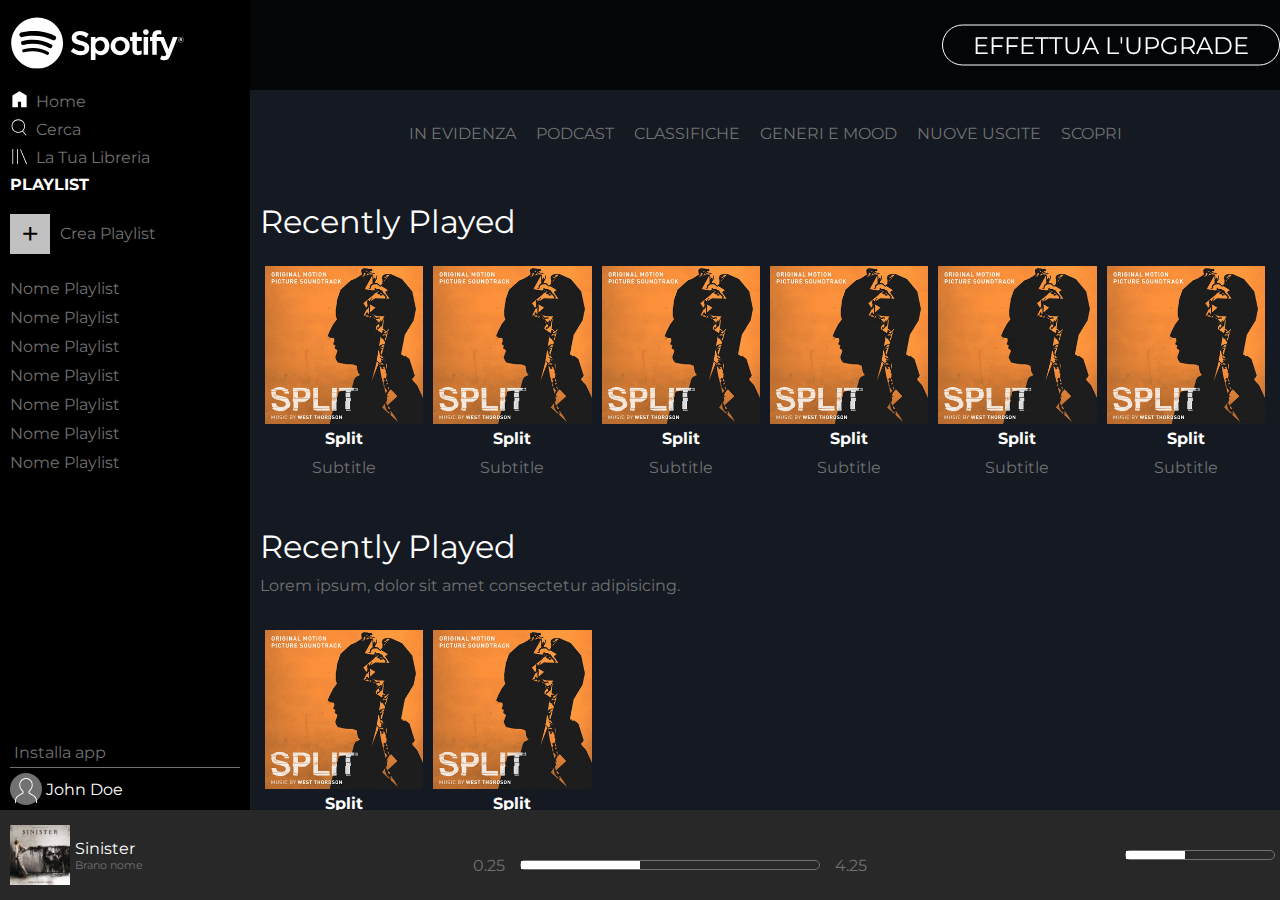
==== index.html @ aeca5915 "right-content > main-nav: added underline and adjusted media queries" ====
<!DOCTYPE html>
<html lang="en">
  <head>
    <meta charset="UTF-8" />
    <meta name="viewport" content="width=device-width, initial-scale=1.0" />
    <link rel="stylesheet" href="css/style.css" />
    <!-- style -->
    <link rel="preconnect" href="https://fonts.googleapis.com" />
    <link rel="preconnect" href="https://fonts.gstatic.com" crossorigin />
    <link
      href="https://fonts.googleapis.com/css2?family=Fredoka:wght@700&family=Inclusive+Sans&family=Montserrat:wght@500&family=Noto+Sans+Symbols:wght@400;600&family=Oswald:wght@200&family=PT+Sans:wght@400;700&family=Space+Grotesk:wght@700&display=swap"
      rel="stylesheet"
    />
    <link
      rel="stylesheet"
      href="https://cdnjs.cloudflare.com/ajax/libs/font-awesome/6.4.2/css/all.min.css"
      integrity="sha512-z3gLpd7yknf1YoNbCzqRKc4qyor8gaKU1qmn+CShxbuBusANI9QpRohGBreCFkKxLhei6S9CQXFEbbKuqLg0DA=="
      crossorigin="anonymous"
      referrerpolicy="no-referrer"
    />
    <title>Spotify Web</title>
  </head>
  <body>
    <div id="topbar" class="fixed bar-index flex fl-row">
      <div id="upgrade-button" class="btn vertical-centered">
        EFFETTUA L'UPGRADE
      </div>
    </div>
    <div id="content" class="flex fl-row">
      <div id="sidebar" class="flex fl-column justify-between">
        <div class="side-section">
          <div id="logo">
            <div id="logo-small" class="mobile-visible-inline-block">
              <div class="svg-container">
                <img src="img/logo-small.svg" alt="logo small" />
              </div>
            </div>
            <div class="svg-container bar-mar mobile-hidden">
              <img src="img/logo.svg" alt="Spotify" />
            </div>
          </div>
          <div id="side-menu" class="bar-mar">
            <div class="side-choise flex fl-row align-center">
              <div class="svg-container">
                <img src="img/home.svg" alt="home" />
              </div>
              <div class="side-choise-wrapper mobile-hidden">Home</div>
            </div>
            <div class="side-choise flex fl-row align-center">
              <div class="svg-container">
                <img src="img/search.svg" alt="home" />
              </div>
              <div class="side-choise-wrapper mobile-hidden">Cerca</div>
            </div>
            <div class="side-choise flex fl-row align-center">
              <div class="svg-container">
                <img src="img/libreria.svg" alt="home" />
              </div>
              <div class="side-choise-wrapper mobile-hidden">
                La Tua Libreria
              </div>
            </div>
          </div>
          <div id="side-playlist " class="bar-mar mobile-hidden">
            <h4 id="side-playlist-title">PLAYLIST</h4>
            <div id="side-playlist-create" class="flex fl-row align-center">
              <div id="plus">+</div>
              Crea Playlist
            </div>
            <ul id="side-playlist-list">
              <li class="side-playlist-items">Nome Playlist</li>
              <li class="side-playlist-items">Nome Playlist</li>
              <li class="side-playlist-items">Nome Playlist</li>
              <li class="side-playlist-items">Nome Playlist</li>
              <li class="side-playlist-items">Nome Playlist</li>
              <li class="side-playlist-items">Nome Playlist</li>
              <li class="side-playlist-items">Nome Playlist</li>
            </ul>
          </div>
        </div>
        <div class="side-section bar-mar">
          <div id="side-installer" class="flex fl-row">
            <i class="fa-regular fa-circle-down"></i>
            <div class="mobile-hidden">&nbsp;Installa app</div>
          </div>
          <div id="side-user" class="flex fl-row align-center">
            <div class="svg-container">
              <img src="img/profile.svg" alt="profile" />
            </div>
            <div class="mobile-hidden">&nbsp;John Doe</div>
          </div>
        </div>
      </div>
      <div id="right-content" class="">
        <div id="main-nav" class="flex fl-row justify-center no-wrap">
          <div
            class="main-nav-choise flex fl-column justify-start align-center"
          >
            <a href="#" class="txt-wrap">IN EVIDENZA</a>
            <div class="nav-choise-highlight"></div>
          </div>
          <div
            class="main-nav-choise flex fl-column justify-start align-center"
          >
            <a href="#" class="txt-wrap">PODCAST</a>
            <div class="nav-choise-highlight"></div>
          </div>
          <div
            class="main-nav-choise flex fl-column justify-start align-center"
          >
            <a href="#" class="txt-wrap">CLASSIFICHE</a>
            <div class="nav-choise-highlight"></div>
          </div>
          <div
            class="main-nav-choise flex fl-column justify-start align-center"
          >
            <a href="#" class="txt-wrap">GENERI E MOOD</a>
            <div class="nav-choise-highlight"></div>
          </div>
          <div
            class="main-nav-choise flex fl-column justify-start align-center"
          >
            <a href="#" class="txt-wrap">NUOVE USCITE</a>
            <div class="nav-choise-highlight"></div>
          </div>
          <div
            class="main-nav-choise flex fl-column justify-start align-center"
          >
            <a href="#" class="txt-wrap">SCOPRI</a>
            <div class="nav-choise-highlight"></div>
          </div>
        </div>
        <div class="main-section">
          <div class="main-section-title">Recently Played</div>
          <div class="main-section-content flex fl-row justify-start">
            <div class="album">
              <div class="img-container relative">
                <!-- overlay jjjjjjjjjj -->
                <div class="album-overlay">
                  <div class="album-overlay-content">
                    <i class="fa-solid fa-play-circle"></i>
                  </div>
                </div>
                <img src="img/split.jpeg" alt="split" />
              </div>
              <div class="album-description txt-centered">
                <h4 class="album-title">Split</h4>
                <div class="album-author">Subtitle</div>
              </div>
            </div>
            <div class="album">
              <div class="img-container">
                <img src="img/split.jpeg" alt="split" />
              </div>
              <div class="album-description txt-centered">
                <h4 class="album-title">Split</h4>
                <div class="album-author">Subtitle</div>
              </div>
            </div>
            <div class="album">
              <div class="img-container">
                <img src="img/split.jpeg" alt="split" />
              </div>
              <div class="album-description txt-centered">
                <h4 class="album-title">Split</h4>
                <div class="album-author">Subtitle</div>
              </div>
            </div>
            <div class="album">
              <div class="img-container">
                <img src="img/split.jpeg" alt="split" />
              </div>
              <div class="album-description txt-centered">
                <h4 class="album-title">Split</h4>
                <div class="album-author">Subtitle</div>
              </div>
            </div>
            <div class="album">
              <div class="img-container">
                <img src="img/split.jpeg" alt="split" />
              </div>
              <div class="album-description txt-centered">
                <h4 class="album-title">Split</h4>
                <div class="album-author">Subtitle</div>
              </div>
            </div>
            <div class="album">
              <div class="img-container">
                <img src="img/split.jpeg" alt="split" />
              </div>
              <div class="album-description txt-centered">
                <h4 class="album-title">Split</h4>
                <div class="album-author">Subtitle</div>
              </div>
            </div>
          </div>
          <!-- second section -->
          <div class="main-section-title">
            Recently Played
            <div class="main-section-subtitle">
              Lorem ipsum, dolor sit amet consectetur adipisicing.
            </div>
          </div>
          <div class="main-section-content flex fl-row justify-start">
            <div class="album">
              <div class="img-container">
                <img src="img/split.jpeg" alt="split" />
              </div>
              <div class="album-description txt-centered">
                <h4 class="album-title">Split</h4>
                <div class="album-author">Subtitle</div>
              </div>
            </div>
            <div class="album">
              <div class="img-container">
                <img src="img/split.jpeg" alt="split" />
              </div>
              <div class="album-description txt-centered">
                <h4 class="album-title">Split</h4>
                <div class="album-author">Subtitle</div>
              </div>
            </div>
          </div>
          <!-- third section -->
          <div class="main-section-title">
            Recently Played
            <div class="main-section-subtitle">
              Lorem ipsum, dolor sit amet consectetur adipisicing.
            </div>
          </div>
          <div class="main-section-content flex fl-row justify-start">
            <div class="album">
              <div class="img-container circle">
                <img src="img/split.jpeg" alt="split" />
              </div>
              <div class="album-description txt-centered">
                <h4 class="album-title">Split</h4>
                <div class="album-author">Subtitle</div>
              </div>
            </div>
            <div class="album">
              <div class="img-container circle">
                <img src="img/split.jpeg" alt="split" />
              </div>
              <div class="album-description txt-centered">
                <h4 class="album-title">Split</h4>
                <div class="album-author">Subtitle</div>
              </div>
            </div>
          </div>
        </div>
      </div>
    </div>
    <div
      id="playbar"
      class="fixed bar-index flex fl-row justify-between no-wrap align-center"
    >
      <div id="play-album" class="flex flex-row justify-start align-center">
        <div id="playing-img" class="img-container">
          <img src="img/sinister.jpeg" alt="sinister" />
        </div>
        <div id="playing-description">
          <div id="playing-title" class="play-mar">Sinister</div>
          <div id="playing-author" class="play-mar">Brano nome</div>
        </div>
        <div id="playing-svg" class="flex">
          <div class="svg-container">
            <i class="fa-regular fa-heart"></i>
          </div>
          <div class="svg-container">
            <i class="fa-regular fa-folder"></i>
          </div>
        </div>
      </div>

      <div id="play-console" class="flex fl-column justify-center align-center">
        <div id="console-top" class="flex fl-row justify-center">
          <i class="fa-solid fa-shuffle"></i>
          <i class="fa-solid fa-backward-step"></i>
          <i class="fa-regular fa-circle-play"></i>
          <i class="fa-solid fa-forward-step"></i>
          <i class="fa-solid fa-arrow-rotate-right"></i>
        </div>
        <div
          id="console-bottom"
          class="flex fl-row justify-between align-center"
        >
          <div class="console-time">0.25</div>
          <div id="progress-time" class="progress-bar">
            <div class="progress-filler"></div>
          </div>
          <div class="console-time">4.25</div>
        </div>
      </div>

      <div
        id="playbar-setting"
        class="flex fl-row align-center justify-between"
      >
        <i class="fa-solid fa-list-ul"></i>
        <i class="fa-solid fa-desktop"></i>
        <i class="fa-solid fa-volume-high"></i>
        <div id="progress-volume" class="progress-bar">
          <div class="progress-filler"></div>
        </div>
      </div>
    </div>
  </body>
</html>
---- css/style.css ----
*{
    margin: 0;
    padding: 0;
    box-sizing: border-box;
}

:root {
	--color-dark-color: #141922;
	--color-dark-grey: #282828;
	--color-black: #000000;
	--color-white: #FFFFFF;
	--color-grey: #717171;
	--color-light-grey: #C1C1C1;
	--color-highlight: #ADFF2F;

    --topbar-height: 90px;
    --playbar-height: 90px;
    --side-width: 250px;
}

body{
    font-family: 'Montserrat', sans-serif;
}

/* utilities */



.debug{
    border: 1px solid black;
    background-color: red;
}

a{
    color: var(--color-grey);
    text-decoration: none;
    height: 2.5EM;
}

.txt-wrap{
    text-wrap: nowrap;
}

.relative{
    position: relative;
}

.fixed{
    position: fixed;

}

.flex{
    display: flex;
}

.fl-row{
    flex-direction: row;
    
}

.fl-column{
    flex-direction: column;
    
}

.justify-between{
    justify-content: space-between;
}

.justify-center{
    justify-content: center;
}

.justify-start{
    justify-content: flex-start;
}

.align-center{
    align-items: center;
}

.no-wrap{
    flex-wrap: nowrap;
}

.bar-index{
    z-index: 1000;
}

.bar-mar{
    margin-left: 10px;
    margin-right: 10px;
}
.play-mar{
    margin-left: 5px;
    margin-right: 20px;
}

.btn{
    color: var(--color-white);
}

.vertical-centered{
    position: absolute;
    top: 50%;
    transform: translate(0, -50%);
}

.txt-centered{
    text-align: center;
}
    /* circled images */
.circle {
    
    border-radius: 50%; 
    overflow: hidden; 
}


.circle img {
    width: 100%;
    height: 100%;
    object-fit: cover; 
}


.mobile-visible-inline-block{
    display: none;
}

/* code */

#topbar{
    width: calc(100% - var(--side-width));
    height: var(--topbar-height);

    top: 0;
    left: var(--side-width);
    
    background-color: rgba(0, 0, 0, 0.8);
    flex-direction: row-reverse;
}

#playbar{
    width: 100%;
    height: var(--playbar-height);
    
    bottom: 0;
    left: 0;
    color: var(--color-grey);
    background-color: var(--color-dark-grey);
}

#sidebar{
    width: var(--side-width);
    height: calc(100vh - var(--playbar-height));

    background-color: var(--color-black);
    color: var(--color-grey);
    overflow-y: auto;
}

#right-content{
    width: calc(100% - var(--side-width));
    height: calc(100vh - var(--playbar-height));
    padding-top: var(--topbar-height);
    
    background-color: var(--color-dark-color);
    overflow-y: scroll;
}

/* sidebar */
#logo{
    width: auto;
    height: var(--topbar-height);
    position: relative;
}

#logo-small{
    width: 20px;
    margin: calc(var(--topbar-height) / 2 - 10px) 10px;
}

#logo > .svg-container{
    width: 70%;
    height: auto;
    /* centered */
    position: absolute;
    top: 50%;
    transform: translate(0, -50%);
}

#side-playlist-title{
    color: var(--color-white);
    font-style: bold;
}

.side-choise{
    padding-bottom: 5px;
}

#side-menu .svg-container > img{
    height: 1.2em;
    padding-right: 7px;
}


#side-playlist{
    padding-top: 20px;
}

#side-playlist-create{
    margin: 20px 0;
}

#plus{
    font-size: 2em;
    color: var(--color-black);
    background-color: var(--color-light-grey);

    width: 40px;
    height: 40px;

    /* centering */
    line-height: 40px;
    text-align: center;
    margin-right: 10px;
}

.side-playlist-items{
    padding: 5px 0;
}

#side-installer{
    padding-bottom: 5px;
    border-bottom: 1px solid var(--color-grey);
}

#side-user{
    padding: 5px 0;
    color: var(--color-white);
    font-style: bold;
}

#side-user .svg-container{
    width: 2em;
    height: 2em;
    padding: 5px;
    border-radius: 50%;
    background-color: var(--color-grey);
}

/* topbar */

#upgrade-button{
    max-width: 50%;
    font-size: 1.5em;
    padding: 5px 30px;
    justify-self: end;
    border: 1px solid var(--color-white);
    border-radius: 2em;
}

/* right-content */

#main-nav{
    max-width: 100%;
    padding-top: 20px;
    color: var(--color-grey);
}

.main-nav-choise{
    line-height: 3em;
    padding: 0 10px;
}

.nav-choise-highlight{
    opacity: 0;

    background-color: var(--color-highlight);

    height: 2px;
    width: 30px;

    
}

.main-nav-choise:hover .nav-choise-highlight{
    transition: cubic-bezier(0.075, 0.82, 0.165, 1);
    transition-duration: 1s;
    opacity: 1;
}

.main-section{
    padding: 10px;
    color: var(--color-white);
}

.main-section-title{
    text-decoration: bold;
    margin-top: 40px;
    margin-bottom: 20px;
    font-size: 2em;
}

.main-section-subtitle{
    padding: 10px 0;
    /* half father dimensions */
    font-size: 0.5em;
    color: var(--color-grey);
}

.progress-bar{
    
    height: 10px;
    border-radius: 5px;
    border: 1px solid var(--color-grey);
    
    
}

.progress-filler{
    width: 40%;
    height: 100%;
    background-color: var(--color-white);
    overflow: hidden;
}

/* cards (album) */
.album{
    width: calc(100% / 6);
    padding: 5px;
}

.album-overlay{
    opacity: 0;
    z-index: 500;
    background-color: rgba(0, 0, 0, 0.5);
    width: 100%;
    height: 100%;
    position: absolute;
    
}

.album-overlay-content{
    position: absolute;
    display: inline-block;
    top: 50%;
    left: 50%;
    width: 2em;
    transform: translate(-50%, -50%);
}

.album:hover .album-overlay{
    transition: cubic-bezier(0.075, 0.82, 0.165, 1);
    transition-duration: 1.5s;
    opacity: 1;
}

.album-overlay-content > i{
    font-size: 2em;
    color: var(--color-white);
}

.album-description{
    padding: 5px;
}

.album-title{
    font-weight: bolder;
    margin-bottom: 10px;
}

.album-author{
    color: var(--color-grey);
}

.album img{
    display: block;
}

.img-container {
    width: 100%;
}


img{
    
    width: 100%;
    height: auto;
}

/* playbar */
#play-album{
    width: var(--side-width);
    padding: 0 10px ;
}

#playing-img{
    width: calc(var(--playbar-height) / 1.5);
    height: calc(var(--playbar-height) / 1.5);

}

#playing-title{
    color: var(--color-white);
}

#playing-author{
    font-size: 0.7em;
}

#playing-svg{
    
    flex-direction: row;
}

#playing-svg .svg-container{
    padding-right: 10px;
}

i{
    color: var(--color-grey);
}



#console-top i{
    padding: 10px;
    color: var(--color-white);
    font-size: 1.2em;
}

.console-time{
    padding: 0 15px;
}


#progress-time{
    width: 300px;
}

#playbar-settings{
    width: var(--side-width);
}

#playbar-setting i{
    color: var(--color-white);
    padding: 0 5px;
}

#progress-volume{
    width: 150px;
    margin: 0 5px;
}





@media screen and (max-width: 1100px){
    #main-nav{
        flex-wrap: wrap;
    }

    
}






@media screen and (max-width: 768px){
    
    .main-section-content{
        flex-wrap: wrap;
    }
    .no-wrap{
        flex-wrap: wrap;
    }
    
    .album{
        min-width: calc(100% / 4);
    }
    
    
}

@media screen and (max-width: 576px) {
    :root{
        --side-width: 50px;
    }

    .mobile-hidden{
        display: none;
    }

    .fa-circle-down{
        transform: translate(calc(50% - 2px), 0);
    }

    .mobile-visible-inline-block{
        display: inline-block;
    }

    .album{
        min-width: calc(100% / 2);
    }
    
}
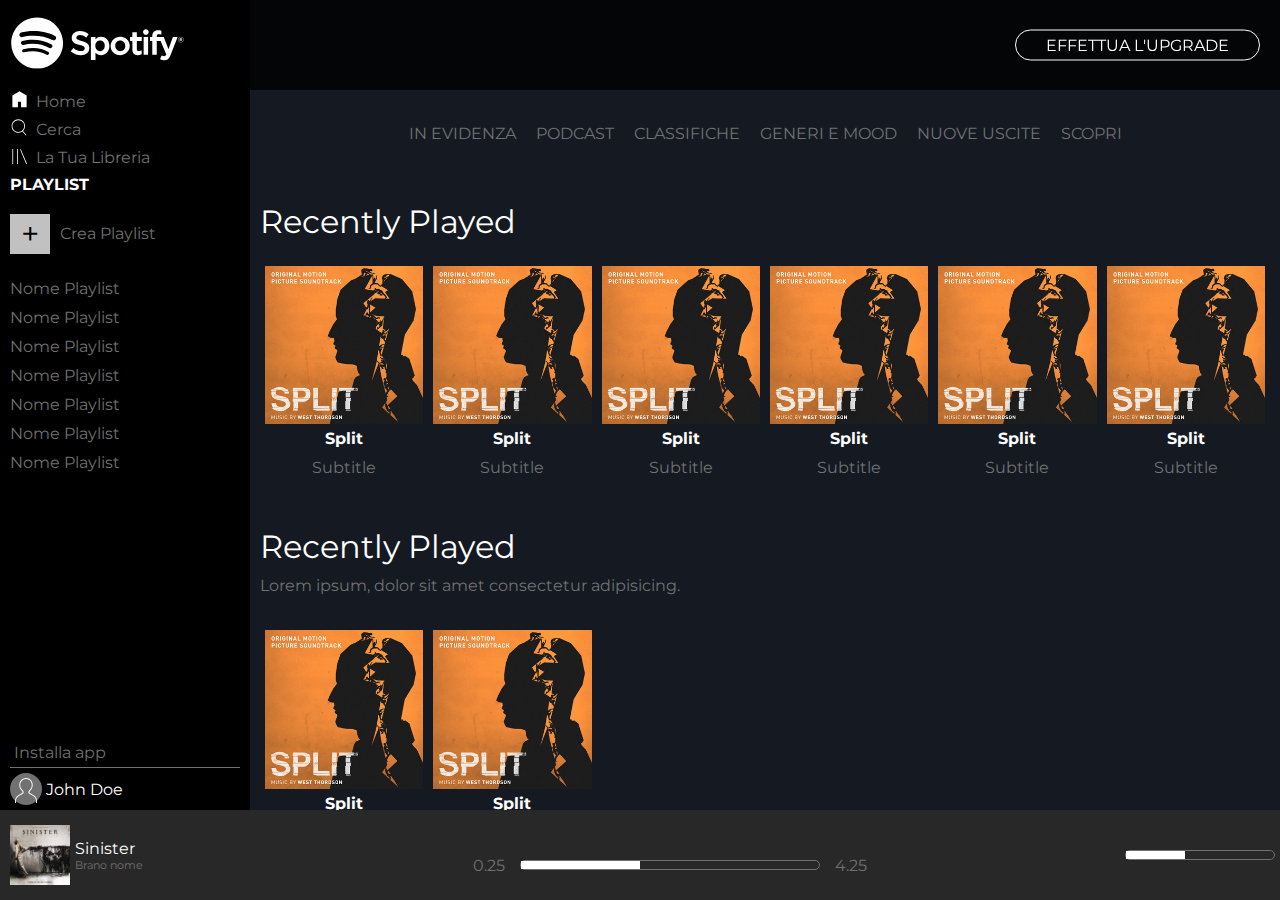
==== commit c34823ea: "fixed top-btn queries" ====
--- a/index.html
+++ b/index.html
@@ -22,7 +22,7 @@
   </head>
   <body>
     <div id="topbar" class="fixed bar-index flex fl-row">
-      <div id="upgrade-button" class="btn vertical-centered">
+      <div id="upgrade-button" class="btn vertical-centered txt-wrap">
         EFFETTUA L'UPGRADE
       </div>
     </div>
--- a/css/style.css
+++ b/css/style.css
@@ -179,7 +179,8 @@
 
 #logo-small{
     width: 20px;
-    margin: calc(var(--topbar-height) / 2 - 10px) 10px;
+    margin:  10px;
+    padding-bottom: 20px;
 }
 
 #logo > .svg-container{
@@ -254,12 +255,13 @@
 /* topbar */
 
 #upgrade-button{
-    max-width: 50%;
-    font-size: 1.5em;
+    max-width: 75%;
+    font-size: auto;
     padding: 5px 30px;
     justify-self: end;
     border: 1px solid var(--color-white);
     border-radius: 2em;
+    margin-right: 20px;
 }
 
 /* right-content */
@@ -463,17 +465,21 @@
     #main-nav{
         flex-wrap: wrap;
     }
-
-    
-}
-
-
-
-
+    #play-album, #play-console, #playbar-setting{
+        max-width: 33%;
+        flex-shrink: 2;
+    }
+    
+}
 
 
 @media screen and (max-width: 768px){
-    
+    #playbar{
+        flex-wrap: nowrap;
+    }
+    #playing-svg{
+        flex-direction: column;
+    }
     .main-section-content{
         flex-wrap: wrap;
     }
@@ -497,6 +503,9 @@
         display: none;
     }
 
+    #logo{
+        height: 40px;
+    }
     .fa-circle-down{
         transform: translate(calc(50% - 2px), 0);
     }
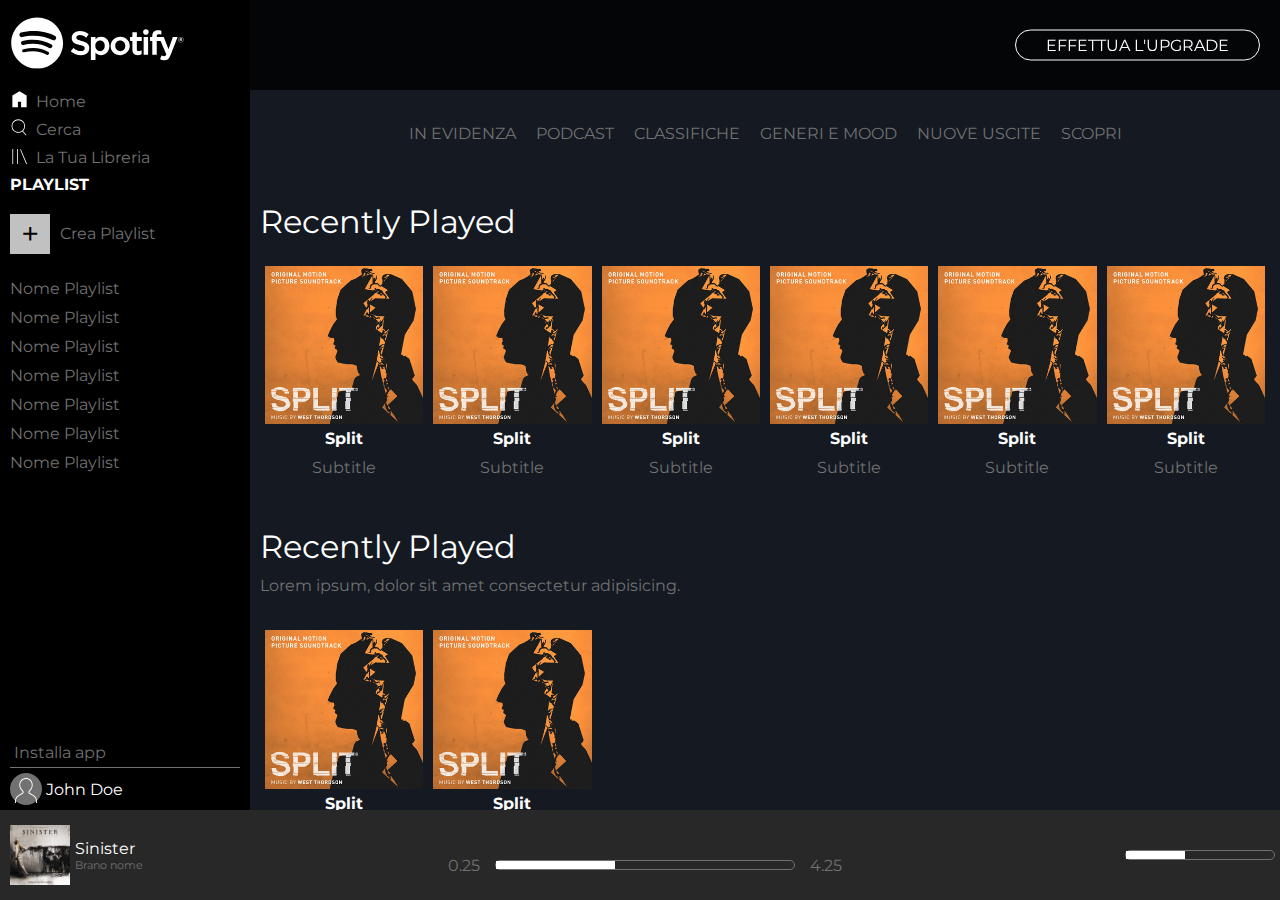
==== commit 9babdb2c: "fixed footbar queries" ====
--- a/index.html
+++ b/index.html
@@ -295,7 +295,7 @@
 
       <div
         id="playbar-setting"
-        class="flex fl-row align-center justify-between"
+        class="flex fl-row align-center justify-between mobile-hidden"
       >
         <i class="fa-solid fa-list-ul"></i>
         <i class="fa-solid fa-desktop"></i>
--- a/css/style.css
+++ b/css/style.css
@@ -395,7 +395,7 @@
 
 /* playbar */
 #play-album{
-    width: var(--side-width);
+    min-width: 200px;
     padding: 0 10px ;
 }
 
@@ -434,6 +434,10 @@
     font-size: 1.2em;
 }
 
+#console-bottom, #console-top{
+    max-width: 100%;
+}
+
 .console-time{
     padding: 0 15px;
 }
@@ -517,5 +521,13 @@
     .album{
         min-width: calc(100% / 2);
     }
+
+    #play-console{
+        min-width: calc(100% - 200px);
+        padding-right: 10px;
+    }
+    #console-bottom{
+        max-width: 100%;
+    }
     
 }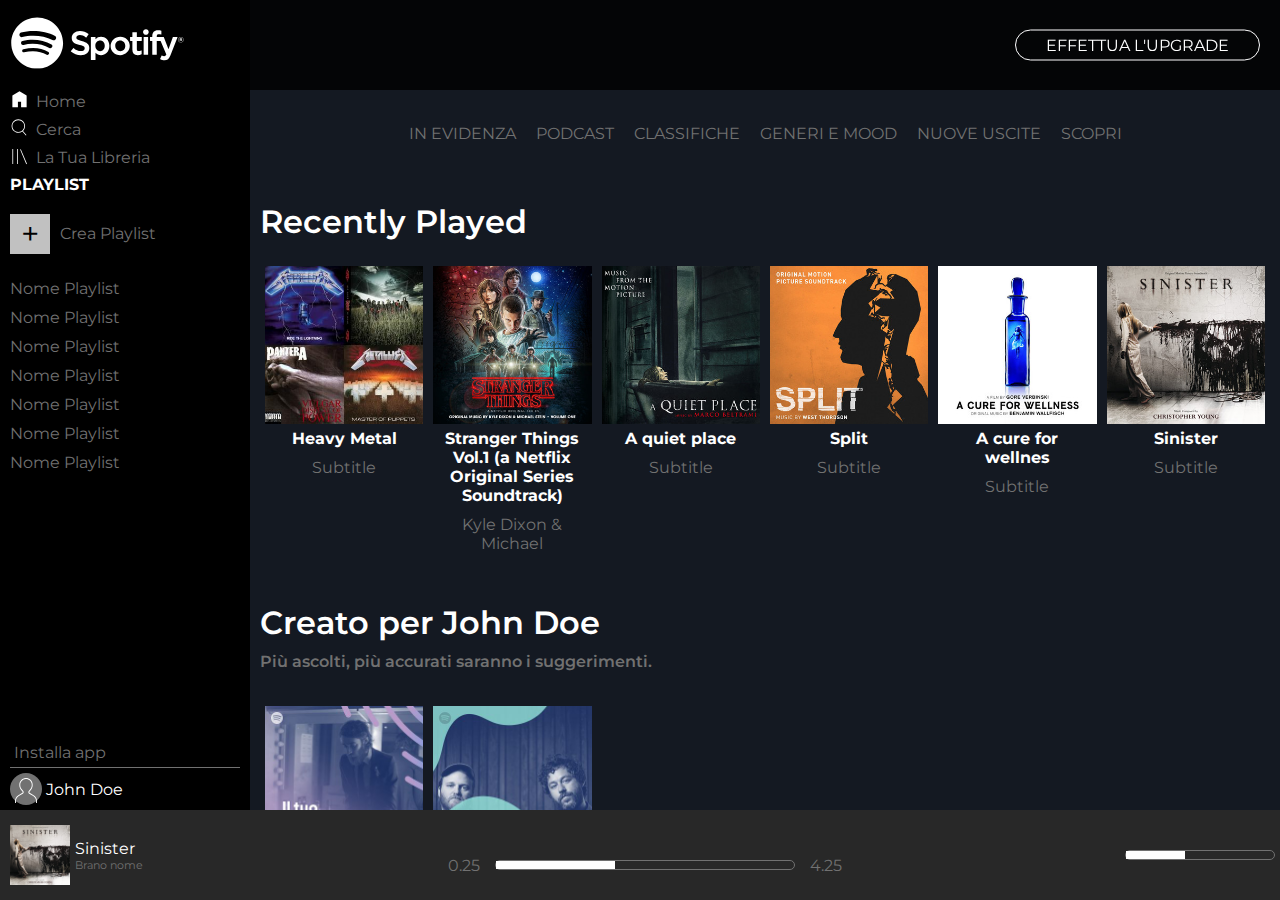
==== commit d8cabffb: "inserted correct album photos and hover" ====
--- a/index.html
+++ b/index.html
@@ -134,8 +134,55 @@
           <div class="main-section-title">Recently Played</div>
           <div class="main-section-content flex fl-row justify-start">
             <div class="album">
-              <div class="img-container relative">
-                <!-- overlay jjjjjjjjjj -->
+              <!-- 1 -->
+              <div class="img-container relative">
+                <div class="album-overlay">
+                  <div class="album-overlay-content">
+                    <i class="fa-solid fa-play-circle"></i>
+                  </div>
+                </div>
+                <img src="img/metal_lifting.jpg" alt="metal" />
+              </div>
+              <div class="album-description txt-centered">
+                <h4 class="album-title">Heavy Metal</h4>
+                <div class="album-author">Subtitle</div>
+              </div>
+            </div>
+            <!-- 2 -->
+            <div class="album">
+              <div class="img-container relative">
+                <div class="album-overlay">
+                  <div class="album-overlay-content">
+                    <i class="fa-solid fa-play-circle"></i>
+                  </div>
+                </div>
+                <img src="img/stranger.jpeg" alt="stranger" />
+              </div>
+              <div class="album-description txt-centered">
+                <h4 class="album-title">
+                  Stranger Things Vol.1 (a Netflix Original Series Soundtrack)
+                </h4>
+                <div class="album-author">Kyle Dixon & Michael</div>
+              </div>
+            </div>
+            <!-- 3 -->
+            <div class="album">
+              <div class="img-container relative">
+                <div class="album-overlay">
+                  <div class="album-overlay-content">
+                    <i class="fa-solid fa-play-circle"></i>
+                  </div>
+                </div>
+                <img src="img/aquietplace.jpeg" alt="quiet place" />
+              </div>
+              <div class="album-description txt-centered">
+                <h4 class="album-title">A quiet place</h4>
+                <div class="album-author">Subtitle</div>
+              </div>
+            </div>
+            <!-- 4 -->
+            <div class="album">
+              <div class="img-container relative">
                 <div class="album-overlay">
                   <div class="album-overlay-content">
                     <i class="fa-solid fa-play-circle"></i>
@@ -148,103 +195,112 @@
                 <div class="album-author">Subtitle</div>
               </div>
             </div>
-            <div class="album">
-              <div class="img-container">
-                <img src="img/split.jpeg" alt="split" />
-              </div>
-              <div class="album-description txt-centered">
-                <h4 class="album-title">Split</h4>
-                <div class="album-author">Subtitle</div>
-              </div>
-            </div>
-            <div class="album">
-              <div class="img-container">
-                <img src="img/split.jpeg" alt="split" />
-              </div>
-              <div class="album-description txt-centered">
-                <h4 class="album-title">Split</h4>
-                <div class="album-author">Subtitle</div>
-              </div>
-            </div>
-            <div class="album">
-              <div class="img-container">
-                <img src="img/split.jpeg" alt="split" />
-              </div>
-              <div class="album-description txt-centered">
-                <h4 class="album-title">Split</h4>
-                <div class="album-author">Subtitle</div>
-              </div>
-            </div>
-            <div class="album">
-              <div class="img-container">
-                <img src="img/split.jpeg" alt="split" />
-              </div>
-              <div class="album-description txt-centered">
-                <h4 class="album-title">Split</h4>
-                <div class="album-author">Subtitle</div>
-              </div>
-            </div>
-            <div class="album">
-              <div class="img-container">
-                <img src="img/split.jpeg" alt="split" />
-              </div>
-              <div class="album-description txt-centered">
-                <h4 class="album-title">Split</h4>
-                <div class="album-author">Subtitle</div>
-              </div>
-            </div>
-          </div>
+            <!-- 5 -->
+            <div class="album">
+              <div class="img-container relative">
+                <div class="album-overlay">
+                  <div class="album-overlay-content">
+                    <i class="fa-solid fa-play-circle"></i>
+                  </div>
+                </div>
+                <img src="img/cure.jpeg" alt="cure" />
+              </div>
+              <div class="album-description txt-centered">
+                <h4 class="album-title">A cure for wellnes</h4>
+                <div class="album-author">Subtitle</div>
+              </div>
+            </div>
+            <!-- 6 -->
+            <div class="album">
+              <div class="img-container relative">
+                <div class="album-overlay">
+                  <div class="album-overlay-content">
+                    <i class="fa-solid fa-play-circle"></i>
+                  </div>
+                </div>
+                <img src="img/sinister.jpeg" alt="sinister" />
+              </div>
+              <div class="album-description txt-centered">
+                <h4 class="album-title">Sinister</h4>
+                <div class="album-author">Subtitle</div>
+              </div>
+            </div>
+          </div>
+
           <!-- second section -->
           <div class="main-section-title">
-            Recently Played
+            Creato per John Doe
             <div class="main-section-subtitle">
-              Lorem ipsum, dolor sit amet consectetur adipisicing.
+              Più ascolti, più accurati saranno i suggerimenti.
             </div>
           </div>
           <div class="main-section-content flex fl-row justify-start">
-            <div class="album">
-              <div class="img-container">
-                <img src="img/split.jpeg" alt="split" />
-              </div>
-              <div class="album-description txt-centered">
-                <h4 class="album-title">Split</h4>
-                <div class="album-author">Subtitle</div>
-              </div>
-            </div>
-            <div class="album">
-              <div class="img-container">
-                <img src="img/split.jpeg" alt="split" />
-              </div>
-              <div class="album-description txt-centered">
-                <h4 class="album-title">Split</h4>
-                <div class="album-author">Subtitle</div>
+            <!-- 1b -->
+            <div class="album">
+              <div class="img-container relative">
+                <div class="album-overlay">
+                  <div class="album-overlay-content">
+                    <i class="fa-solid fa-play-circle"></i>
+                  </div>
+                </div>
+                <img src="img/radar.jpeg" alt="radar" />
+              </div>
+              <div class="album-description txt-centered">
+                <h4 class="album-title">Release Radar</h4>
+              </div>
+            </div>
+            <!-- 2b -->
+            <div class="album">
+              <div class="img-container relative">
+                <div class="album-overlay">
+                  <div class="album-overlay-content">
+                    <i class="fa-solid fa-play-circle"></i>
+                  </div>
+                </div>
+                <img src="img/mixdaily.jpeg" alt="mix" />
+              </div>
+              <div class="album-description txt-centered">
+                <h4 class="album-title">Daily Mix 1</h4>
               </div>
             </div>
           </div>
           <!-- third section -->
           <div class="main-section-title">
-            Recently Played
+            Artisti più popolari
             <div class="main-section-subtitle">
-              Lorem ipsum, dolor sit amet consectetur adipisicing.
+              Più ascolti, più accurati saranno i suggerimenti.
             </div>
           </div>
           <div class="main-section-content flex fl-row justify-start">
             <div class="album">
-              <div class="img-container circle">
-                <img src="img/split.jpeg" alt="split" />
-              </div>
-              <div class="album-description txt-centered">
-                <h4 class="album-title">Split</h4>
-                <div class="album-author">Subtitle</div>
-              </div>
-            </div>
-            <div class="album">
-              <div class="img-container circle">
-                <img src="img/split.jpeg" alt="split" />
-              </div>
-              <div class="album-description txt-centered">
-                <h4 class="album-title">Split</h4>
-                <div class="album-author">Subtitle</div>
+              <div class="img-container relative">
+                <div class="album-overlay circle">
+                  <div class="album-overlay-content">
+                    <i class="fa-solid fa-play-circle"></i>
+                  </div>
+                </div>
+                <div class="circle">
+                  <img src="img/youg.jpeg" alt="youg" />
+                </div>
+              </div>
+              <div class="album-description txt-centered">
+                <h4 class="album-title">Lana del Rey</h4>
+              </div>
+            </div>
+            <!-- 2c -->
+            <div class="album">
+              <div class="img-container relative">
+                <div class="album-overlay circle">
+                  <div class="album-overlay-content">
+                    <i class="fa-solid fa-play-circle"></i>
+                  </div>
+                </div>
+                <div class="circle">
+                  <img src="img/einaudi.jpeg" alt="einaudi" />
+                </div>
+              </div>
+              <div class="album-description txt-centered">
+                <h4 class="album-title">Ludovico Einaudi</h4>
               </div>
             </div>
           </div>
--- a/css/style.css
+++ b/css/style.css
@@ -300,7 +300,8 @@
 }
 
 .main-section-title{
-    text-decoration: bold;
+    font-weight: 600;
+    text-decoration: bolder;
     margin-top: 40px;
     margin-bottom: 20px;
     font-size: 2em;
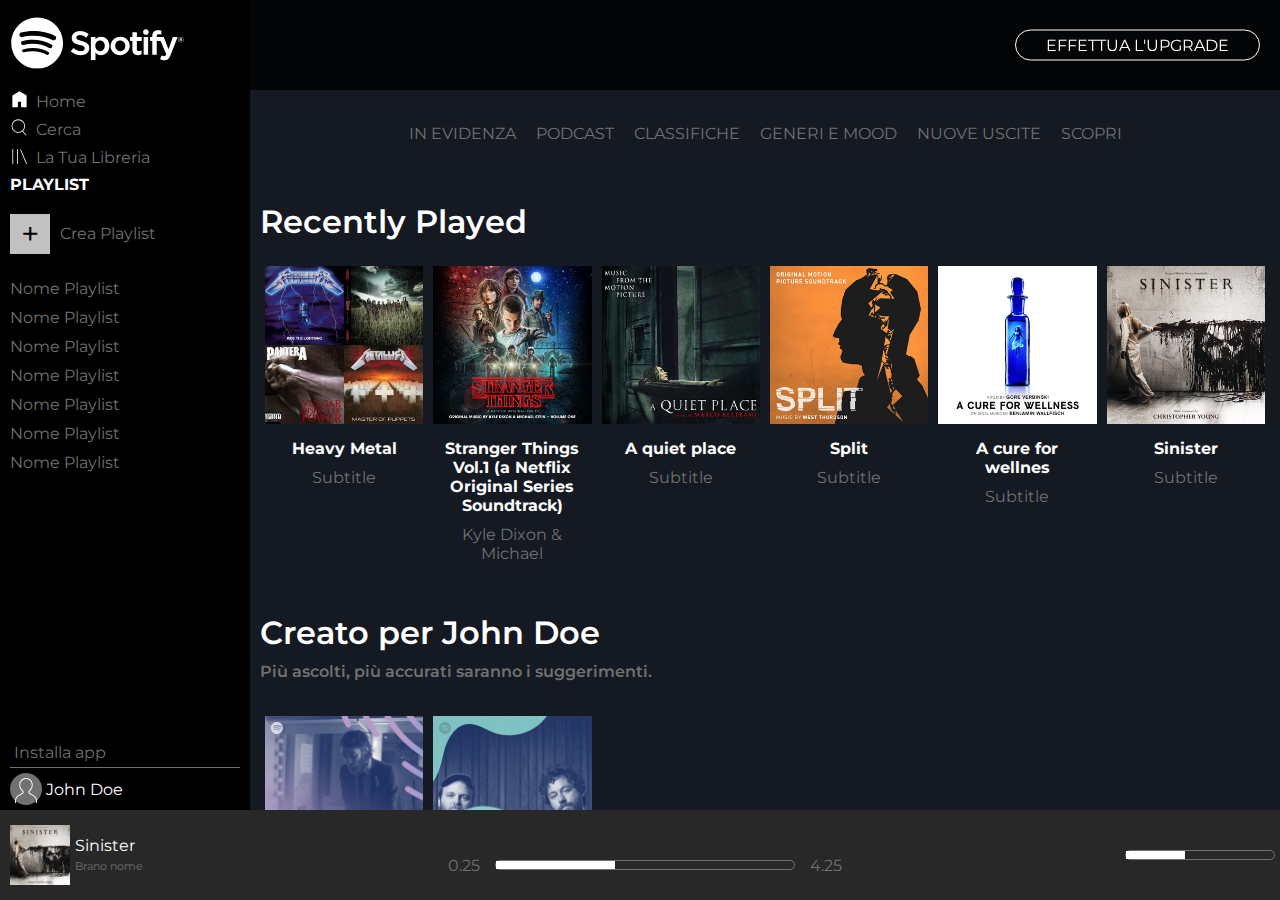
==== commit 009058df: "added hover to footer playbar" ====
--- a/index.html
+++ b/index.html
@@ -22,9 +22,9 @@
   </head>
   <body>
     <div id="topbar" class="fixed bar-index flex fl-row">
-      <div id="upgrade-button" class="btn vertical-centered txt-wrap">
+      <btn id="upgrade-button" class="btn vertical-centered txt-wrap">
         EFFETTUA L'UPGRADE
-      </div>
+      </btn>
     </div>
     <div id="content" class="flex fl-row">
       <div id="sidebar" class="flex fl-column justify-between">
@@ -68,13 +68,13 @@
               Crea Playlist
             </div>
             <ul id="side-playlist-list">
-              <li class="side-playlist-items">Nome Playlist</li>
-              <li class="side-playlist-items">Nome Playlist</li>
-              <li class="side-playlist-items">Nome Playlist</li>
-              <li class="side-playlist-items">Nome Playlist</li>
-              <li class="side-playlist-items">Nome Playlist</li>
-              <li class="side-playlist-items">Nome Playlist</li>
-              <li class="side-playlist-items">Nome Playlist</li>
+              <li class="side-playlist-items"><a href="#">Nome Playlist</a></li>
+              <li class="side-playlist-items"><a href="#">Nome Playlist</a></li>
+              <li class="side-playlist-items"><a href="#">Nome Playlist</a></li>
+              <li class="side-playlist-items"><a href="#">Nome Playlist</a></li>
+              <li class="side-playlist-items"><a href="#">Nome Playlist</a></li>
+              <li class="side-playlist-items"><a href="#">Nome Playlist</a></li>
+              <li class="side-playlist-items"><a href="#">Nome Playlist</a></li>
             </ul>
           </div>
         </div>
@@ -138,7 +138,7 @@
               <div class="img-container relative">
                 <div class="album-overlay">
                   <div class="album-overlay-content">
-                    <i class="fa-solid fa-play-circle"></i>
+                    <i class="fa-regular fa-circle-play"></i>
                   </div>
                 </div>
                 <img src="img/metal_lifting.jpg" alt="metal" />
@@ -153,7 +153,7 @@
               <div class="img-container relative">
                 <div class="album-overlay">
                   <div class="album-overlay-content">
-                    <i class="fa-solid fa-play-circle"></i>
+                    <i class="fa-regular fa-circle-play"></i>
                   </div>
                 </div>
                 <img src="img/stranger.jpeg" alt="stranger" />
@@ -170,7 +170,7 @@
               <div class="img-container relative">
                 <div class="album-overlay">
                   <div class="album-overlay-content">
-                    <i class="fa-solid fa-play-circle"></i>
+                    <i class="fa-regular fa-circle-play"></i>
                   </div>
                 </div>
                 <img src="img/aquietplace.jpeg" alt="quiet place" />
@@ -185,7 +185,7 @@
               <div class="img-container relative">
                 <div class="album-overlay">
                   <div class="album-overlay-content">
-                    <i class="fa-solid fa-play-circle"></i>
+                    <i class="fa-regular fa-circle-play"></i>
                   </div>
                 </div>
                 <img src="img/split.jpeg" alt="split" />
@@ -200,7 +200,7 @@
               <div class="img-container relative">
                 <div class="album-overlay">
                   <div class="album-overlay-content">
-                    <i class="fa-solid fa-play-circle"></i>
+                    <i class="fa-regular fa-circle-play"></i>
                   </div>
                 </div>
                 <img src="img/cure.jpeg" alt="cure" />
@@ -215,7 +215,7 @@
               <div class="img-container relative">
                 <div class="album-overlay">
                   <div class="album-overlay-content">
-                    <i class="fa-solid fa-play-circle"></i>
+                    <i class="fa-regular fa-circle-play"></i>
                   </div>
                 </div>
                 <img src="img/sinister.jpeg" alt="sinister" />
@@ -240,7 +240,7 @@
               <div class="img-container relative">
                 <div class="album-overlay">
                   <div class="album-overlay-content">
-                    <i class="fa-solid fa-play-circle"></i>
+                    <i class="fa-regular fa-circle-play"></i>
                   </div>
                 </div>
                 <img src="img/radar.jpeg" alt="radar" />
@@ -254,7 +254,7 @@
               <div class="img-container relative">
                 <div class="album-overlay">
                   <div class="album-overlay-content">
-                    <i class="fa-solid fa-play-circle"></i>
+                    <i class="fa-regular fa-circle-play"></i>
                   </div>
                 </div>
                 <img src="img/mixdaily.jpeg" alt="mix" />
@@ -276,7 +276,7 @@
               <div class="img-container relative">
                 <div class="album-overlay circle">
                   <div class="album-overlay-content">
-                    <i class="fa-solid fa-play-circle"></i>
+                    <i class="fa-regular fa-circle-play"></i>
                   </div>
                 </div>
                 <div class="circle">
@@ -292,7 +292,7 @@
               <div class="img-container relative">
                 <div class="album-overlay circle">
                   <div class="album-overlay-content">
-                    <i class="fa-solid fa-play-circle"></i>
+                    <i class="fa-solid fa-circle-play"></i>
                   </div>
                 </div>
                 <div class="circle">
@@ -317,7 +317,7 @@
         </div>
         <div id="playing-description">
           <div id="playing-title" class="play-mar">Sinister</div>
-          <div id="playing-author" class="play-mar">Brano nome</div>
+          <a href="#" id="playing-author" class="play-mar">Brano nome</a>
         </div>
         <div id="playing-svg" class="flex">
           <div class="svg-container">
@@ -330,7 +330,7 @@
       </div>
 
       <div id="play-console" class="flex fl-column justify-center align-center">
-        <div id="console-top" class="flex fl-row justify-center">
+        <div id="console-top" class="flex fl-row justify-center align-center">
           <i class="fa-solid fa-shuffle"></i>
           <i class="fa-solid fa-backward-step"></i>
           <i class="fa-regular fa-circle-play"></i>
@@ -342,8 +342,12 @@
           class="flex fl-row justify-between align-center"
         >
           <div class="console-time">0.25</div>
-          <div id="progress-time" class="progress-bar">
+          <div
+            id="progress-time"
+            class="progress-bar flex fl-row no-wrap align-center"
+          >
             <div class="progress-filler"></div>
+            <div class="progress-dot"></div>
           </div>
           <div class="console-time">4.25</div>
         </div>
@@ -356,8 +360,12 @@
         <i class="fa-solid fa-list-ul"></i>
         <i class="fa-solid fa-desktop"></i>
         <i class="fa-solid fa-volume-high"></i>
-        <div id="progress-volume" class="progress-bar">
+        <div
+          id="progress-volume"
+          class="progress-bar flex fl-row align-center no-wrap"
+        >
           <div class="progress-filler"></div>
+          <div class="progress-dot"></div>
         </div>
       </div>
     </div>
--- a/css/style.css
+++ b/css/style.css
@@ -31,12 +31,19 @@
     background-color: red;
 }
 
-a{
+a {
     color: var(--color-grey);
     text-decoration: none;
     height: 2.5EM;
 }
 
+.side-playlist-items:hover a{
+    color: var(--color-white);
+}
+.main-nav-choise:hover a{
+    color: var(--color-white);
+}
+
 .txt-wrap{
     text-wrap: nowrap;
 }
@@ -99,6 +106,17 @@
 
 .btn{
     color: var(--color-white);
+}
+
+#upgrade-button:hover{
+    transition-duration: 3s;
+    transition: cubic-bezier(0.075, 0.82, 0.165, 1);
+    transform: scale(1.1) translate(-5px, -50%);
+ 
+}
+
+#upgrade-button:active{
+    transform: scale(1) translate(5px, -50%);
 }
 
 .vertical-centered{
@@ -197,6 +215,10 @@
     font-style: bold;
 }
 
+.side-choise-wrapper:hover{
+    color: var(--color-white);
+}
+
 .side-choise{
     padding-bottom: 5px;
 }
@@ -204,6 +226,7 @@
 #side-menu .svg-container > img{
     height: 1.2em;
     padding-right: 7px;
+    fill: var(--color-grey);
 }
 
 
@@ -213,6 +236,14 @@
 
 #side-playlist-create{
     margin: 20px 0;
+}
+
+#side-playlist-create:hover{
+    color: var(--color-white);
+}
+
+#side-playlist-create:hover #plus{
+    background-color: var(--color-white);
 }
 
 #plus{
@@ -236,6 +267,10 @@
 #side-installer{
     padding-bottom: 5px;
     border-bottom: 1px solid var(--color-grey);
+}
+
+#side-installer:hover{
+    color: var(--color-white);
 }
 
 #side-user{
@@ -330,6 +365,30 @@
     overflow: hidden;
 }
 
+.progress-dot{
+    display: none;
+
+    background-color: var(--color-white);
+    height: 1em;
+    width: 1em;
+    border-radius: 50%;
+    transform: translate(-50%, 0);
+}
+
+.progress-bar:hover .progress-filler{
+    transition-duration: 8s;
+    transition:cubic-bezier(0.075, 0.82, 0.165, 1);
+    
+}
+
+#progress-time.progress-bar:hover .progress-filler{
+    background-color: var(--color-highlight);
+}
+
+.progress-bar:hover .progress-dot{
+    display: block;
+}
+
 /* cards (album) */
 .album{
     width: calc(100% / 6);
@@ -351,7 +410,7 @@
     display: inline-block;
     top: 50%;
     left: 50%;
-    width: 2em;
+    width: 4em;
     transform: translate(-50%, -50%);
 }
 
@@ -362,7 +421,7 @@
 }
 
 .album-overlay-content > i{
-    font-size: 2em;
+    font-size: 4em;
     color: var(--color-white);
 }
 
@@ -372,7 +431,7 @@
 
 .album-title{
     font-weight: bolder;
-    margin-bottom: 10px;
+    margin: 10px 0;
 }
 
 .album-author{
@@ -414,9 +473,17 @@
     font-size: 0.7em;
 }
 
+#playing-author:hover{
+    color: var(--color-white);
+    text-decoration: underline;
+}
+
 #playing-svg{
     
     flex-direction: row;
+}
+#playing-svg .svg-container:hover i{
+    color: var(--color-white);
 }
 
 #playing-svg .svg-container{
@@ -435,6 +502,10 @@
     font-size: 1.2em;
 }
 
+#console-top i:hover{
+    font-size: 1.5em;
+}
+
 #console-bottom, #console-top{
     max-width: 100%;
 }
@@ -455,6 +526,10 @@
 #playbar-setting i{
     color: var(--color-white);
     padding: 0 5px;
+}
+
+#playbar-setting i:hover{
+    font-size: 1.5em;
 }
 
 #progress-volume{
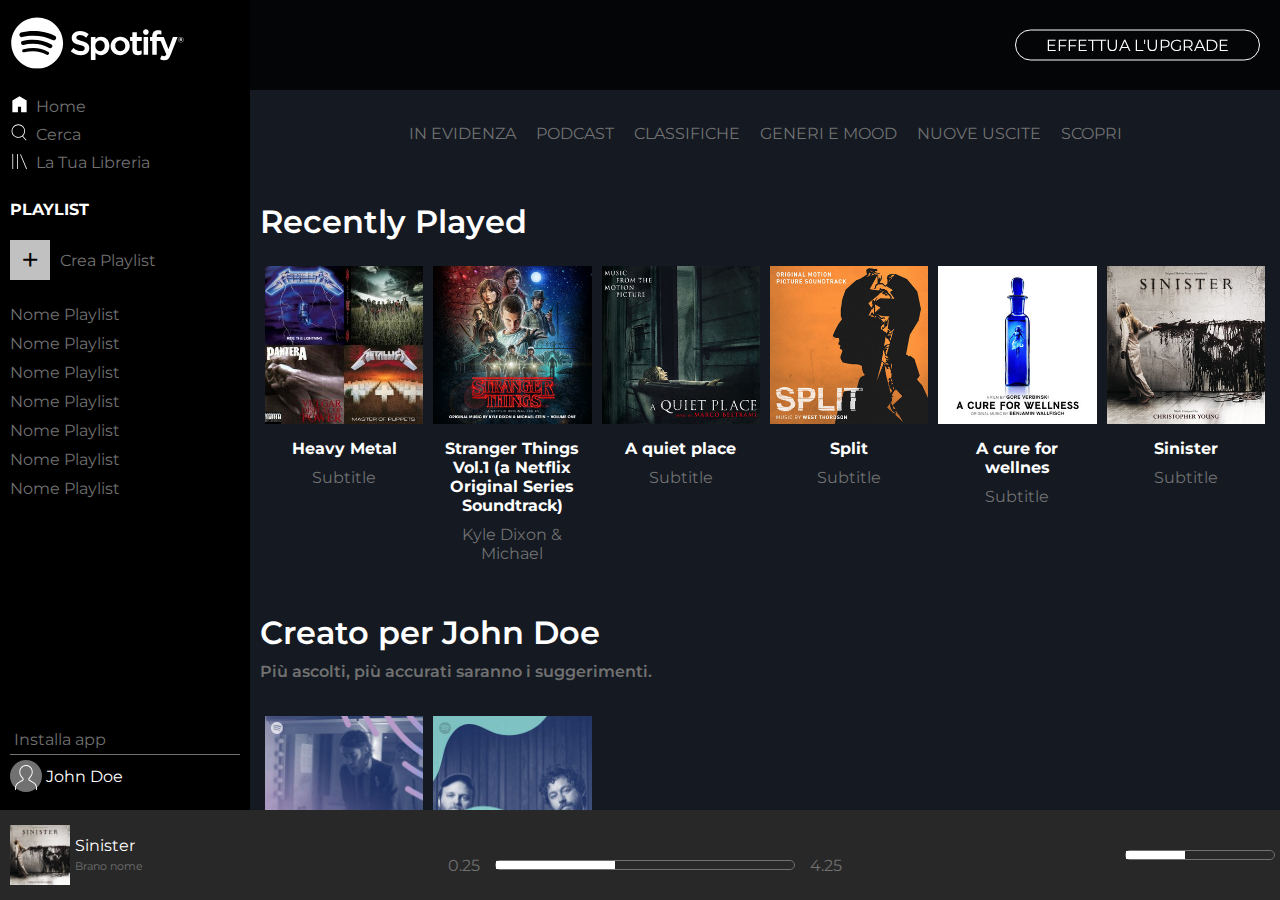
==== commit 1b2b4247: "adjusted sidebar #side-playlist-list vertical overflow" ====
--- a/index.html
+++ b/index.html
@@ -61,7 +61,7 @@
               </div>
             </div>
           </div>
-          <div id="side-playlist " class="bar-mar mobile-hidden">
+          <div id="side-playlist" class="bar-mar mobile-hidden">
             <h4 id="side-playlist-title">PLAYLIST</h4>
             <div id="side-playlist-create" class="flex fl-row align-center">
               <div id="plus">+</div>
--- a/css/style.css
+++ b/css/style.css
@@ -176,7 +176,7 @@
 
     background-color: var(--color-black);
     color: var(--color-grey);
-    overflow-y: auto;
+    
 }
 
 #right-content{
@@ -189,6 +189,16 @@
 }
 
 /* sidebar */
+.side-section:nth-child(1){
+    flex-grow: 1;
+    min-height: calc(100% - (2 * var(--topbar-height)));
+    overflow-y: hidden;
+}
+
+.side-section:nth-child(2){
+    height: var(--topbar-height);
+}
+
 #logo{
     width: auto;
     height: var(--topbar-height);
@@ -211,8 +221,14 @@
 }
 
 #side-playlist-title{
+    height: 20px;
     color: var(--color-white);
     font-style: bold;
+}
+
+#side-playlist-list{
+    height: calc(100% - (20px + 40px + 40px));
+    overflow-y: auto;
 }
 
 .side-choise-wrapper:hover{
@@ -221,6 +237,11 @@
 
 .side-choise{
     padding-bottom: 5px;
+}
+
+#side-menu{
+    height: 90px;
+    padding: 5px 0;
 }
 
 #side-menu .svg-container > img{
@@ -231,7 +252,9 @@
 
 
 #side-playlist{
+    
     padding-top: 20px;
+    height: calc(100% - (var(--topbar-height) + 100px));
 }
 
 #side-playlist-create{
@@ -265,6 +288,7 @@
 }
 
 #side-installer{
+    padding-top: 10px;
     padding-bottom: 5px;
     border-bottom: 1px solid var(--color-grey);
 }
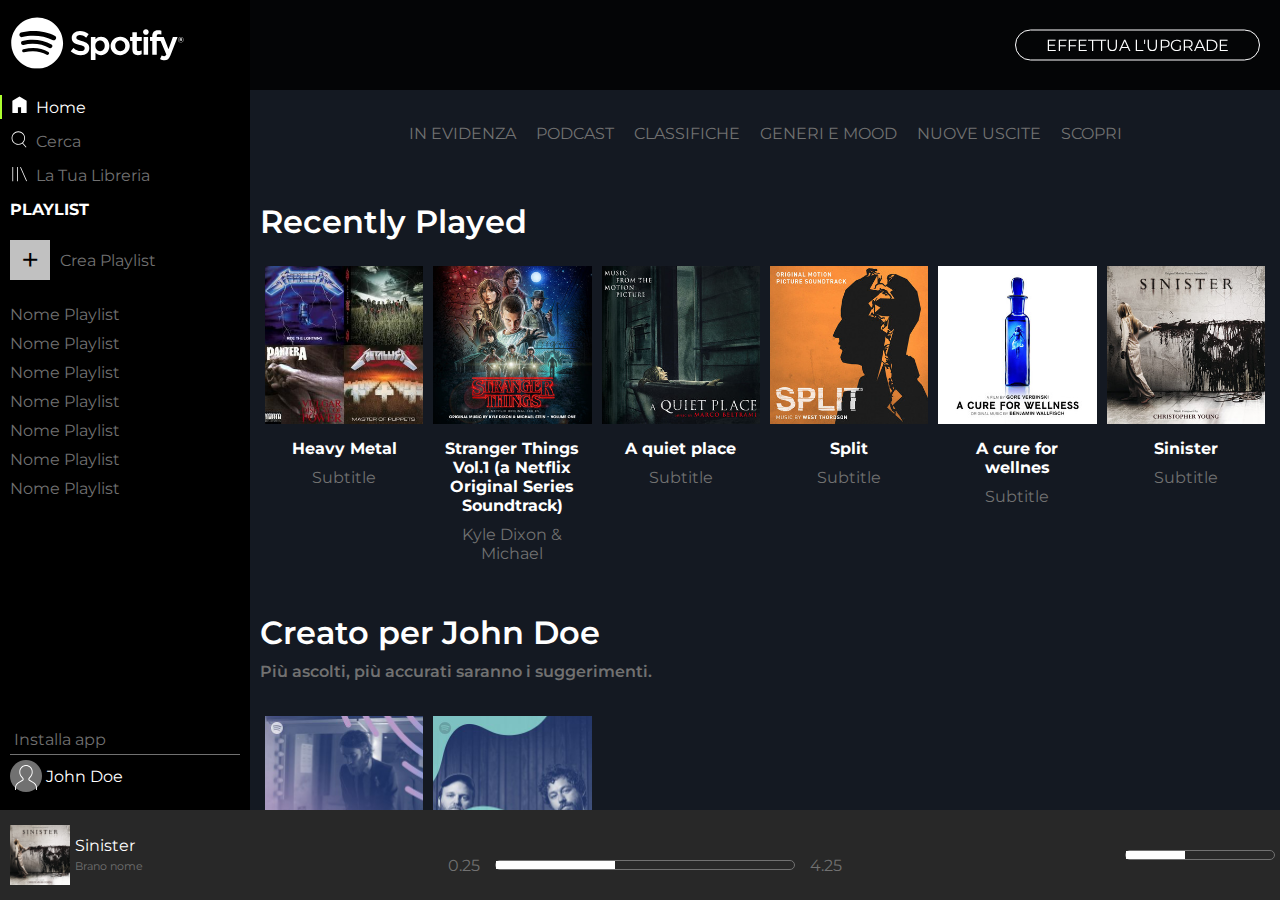
==== commit 2a6f8829: "added faq info and completed icons in search.html" ====
--- a/index.html
+++ b/index.html
@@ -11,12 +11,19 @@
       href="https://fonts.googleapis.com/css2?family=Fredoka:wght@700&family=Inclusive+Sans&family=Montserrat:wght@500&family=Noto+Sans+Symbols:wght@400;600&family=Oswald:wght@200&family=PT+Sans:wght@400;700&family=Space+Grotesk:wght@700&display=swap"
       rel="stylesheet"
     />
+
     <link
       rel="stylesheet"
       href="https://cdnjs.cloudflare.com/ajax/libs/font-awesome/6.4.2/css/all.min.css"
       integrity="sha512-z3gLpd7yknf1YoNbCzqRKc4qyor8gaKU1qmn+CShxbuBusANI9QpRohGBreCFkKxLhei6S9CQXFEbbKuqLg0DA=="
       crossorigin="anonymous"
       referrerpolicy="no-referrer"
+    />
+    <link
+      rel="icon"
+      id="topLogo"
+      type="image/x-icon"
+      href="img/logo-small.svg"
     />
     <title>Spotify Web</title>
   </head>
@@ -39,20 +46,29 @@
               <img src="img/logo.svg" alt="Spotify" />
             </div>
           </div>
-          <div id="side-menu" class="bar-mar">
+          <div id="side-menu">
             <div class="side-choise flex fl-row align-center">
+              <div class="sidegreen"></div>
               <div class="svg-container">
                 <img src="img/home.svg" alt="home" />
               </div>
-              <div class="side-choise-wrapper mobile-hidden">Home</div>
-            </div>
-            <div class="side-choise flex fl-row align-center">
+              <div
+                class="side-choise-wrapper mobile-hidden"
+                style="color: white"
+              >
+                Home
+              </div>
+            </div>
+            <a
+              href="search/search.html"
+              class="side-choise flex fl-row align-center bar-mar"
+            >
               <div class="svg-container">
-                <img src="img/search.svg" alt="home" />
+                <img src="img/search.svg" alt="search" />
               </div>
               <div class="side-choise-wrapper mobile-hidden">Cerca</div>
-            </div>
-            <div class="side-choise flex fl-row align-center">
+            </a>
+            <div class="side-choise flex fl-row align-center bar-mar">
               <div class="svg-container">
                 <img src="img/libreria.svg" alt="home" />
               </div>
@@ -292,7 +308,7 @@
               <div class="img-container relative">
                 <div class="album-overlay circle">
                   <div class="album-overlay-content">
-                    <i class="fa-solid fa-circle-play"></i>
+                    <i class="fa-regular fa-circle-play"></i>
                   </div>
                 </div>
                 <div class="circle">
--- a/css/style.css
+++ b/css/style.css
@@ -18,6 +18,7 @@
     --side-width: 250px;
 }
 
+
 body{
     font-family: 'Montserrat', sans-serif;
 }
@@ -106,6 +107,11 @@
 
 .btn{
     color: var(--color-white);
+}
+
+link{
+    fill: var(--color-highlight);
+    color: var(--color-highlight);
 }
 
 #upgrade-button:hover{
@@ -235,8 +241,17 @@
     color: var(--color-white);
 }
 
+
 .side-choise{
     padding-bottom: 5px;
+}
+
+.sidegreen{
+    width: 2px;
+    margin-right: 8px;
+    height: 1.5em;
+    background-color: #ADFF2F;
+    line-height: 100%;
 }
 
 #side-menu{
@@ -249,6 +264,8 @@
     padding-right: 7px;
     fill: var(--color-grey);
 }
+
+
 
 
 #side-playlist{
@@ -495,6 +512,7 @@
 
 #playing-author{
     font-size: 0.7em;
+    text-wrap: nowrap;
 }
 
 #playing-author:hover{
@@ -527,7 +545,7 @@
 }
 
 #console-top i:hover{
-    font-size: 1.5em;
+    transform: scale(1.5);
 }
 
 #console-bottom, #console-top{
@@ -553,7 +571,7 @@
 }
 
 #playbar-setting i:hover{
-    font-size: 1.5em;
+    transform: scale(1.5);
 }
 
 #progress-volume{
@@ -563,7 +581,11 @@
 
 
 
-
+@media screen and (max-height: 400px) {
+    #topbar{
+        display: none;
+    }
+}
 
 @media screen and (max-width: 1100px){
     #main-nav{
@@ -630,4 +652,29 @@
         max-width: 100%;
     }
     
+}
+
+@media screen and (max-width: 400px){
+    #play-album{
+        display: none;
+    }
+
+    #play-console{
+        min-width: 100%;
+        
+        justify-self: center;
+    }
+
+    .album{
+        width: 100%;
+    }
+
+    #topbar{
+        justify-content: center;
+    }
+
+    #upgrade-button{
+        max-width: 100%;
+        margin: 0 auto;
+    }
 }